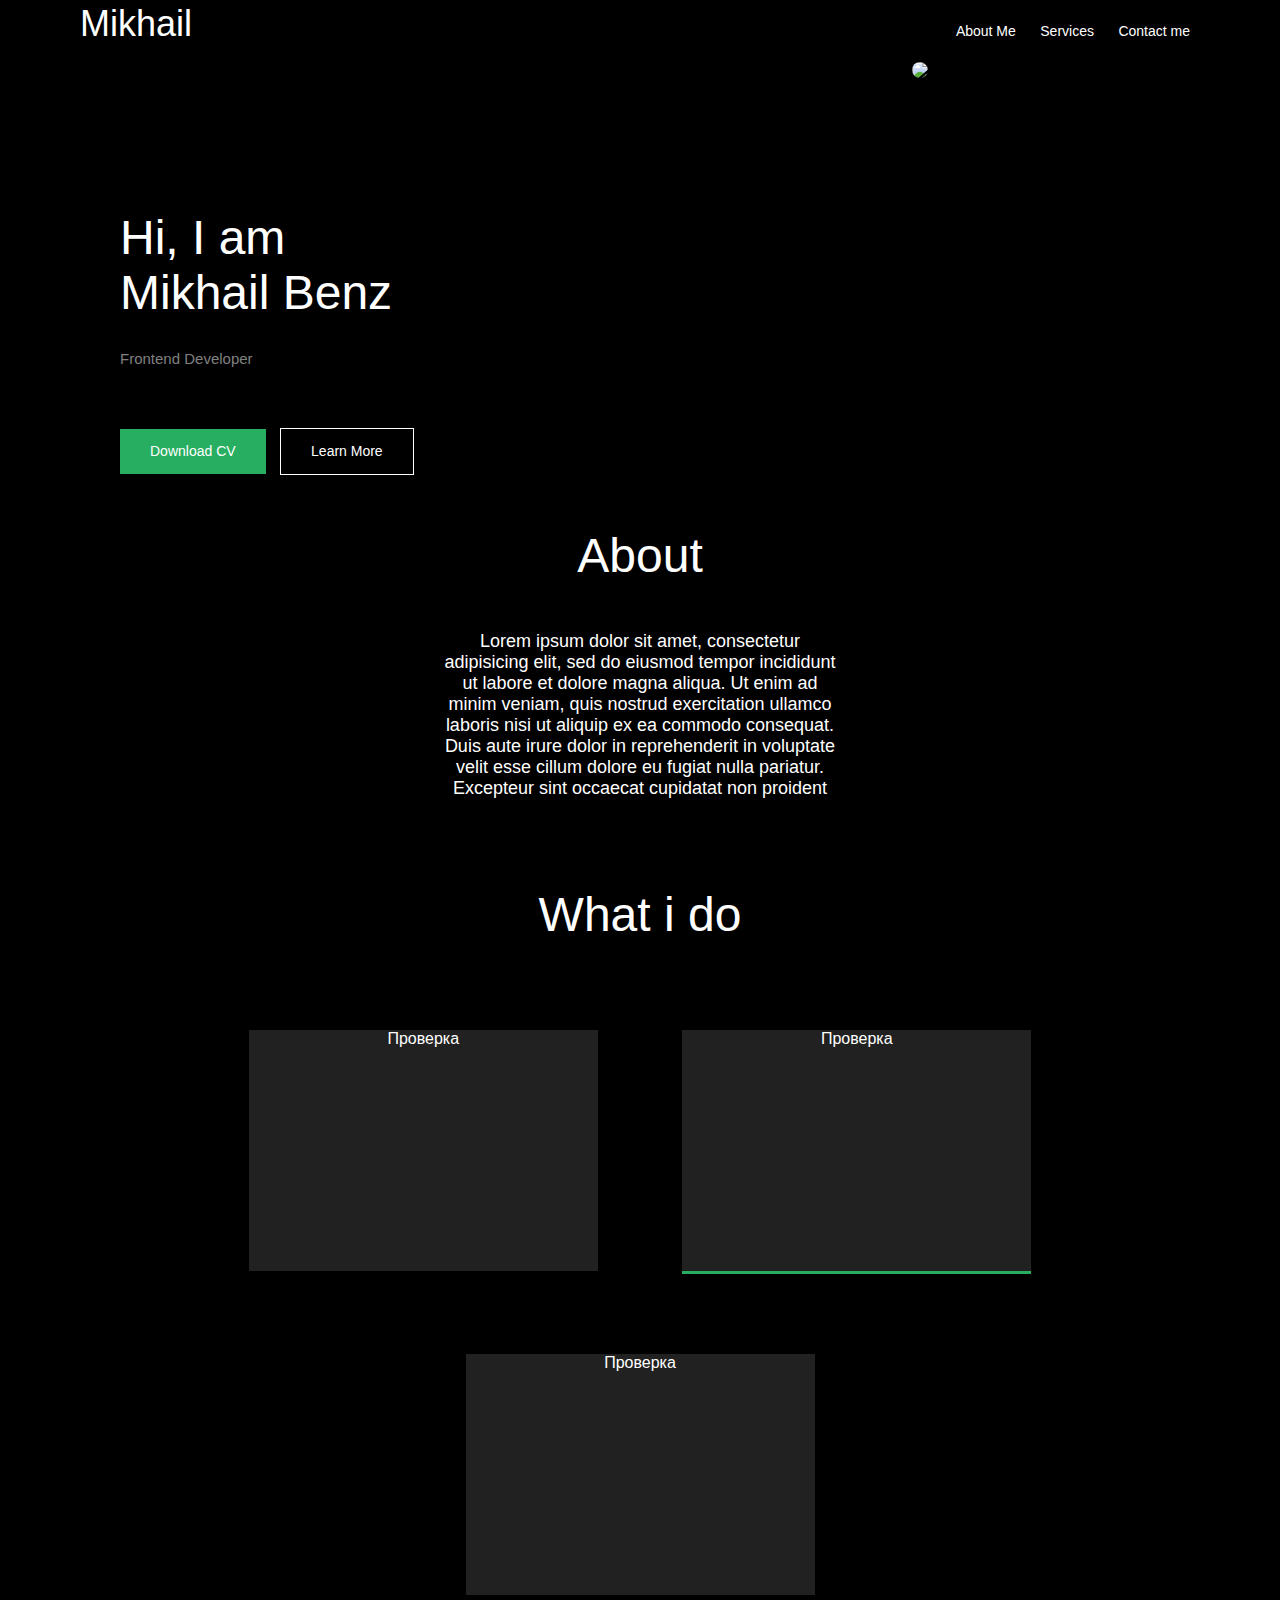
==== index.html @ 8499ed64 "continue" ====
<!DOCTYPE html>
<html lang="en">
<head>
    <meta charset="UTF-8">
    <meta name="viewport" content="width=device-width, initial-scale=1.0">
    <title>Mikhail</title>
</head>
<link rel="stylesheet" href="style.css">



<body>

<!-- Шапка страницы с якорями -->
<section>
<article>
    <h1 class="hat"> Mikhail<h1>
</article>

<article class="right">
    <button class="anchorlink">
        <a class="links" href="#About Me"> About Me </a>
    </button>
    <button class="anchorlink">
        <a class="links" href="#Services"> Services </a>
    </button>
    <button class="anchorlink">
        <a class="links" href="#Contact me"> Contact me </a>
    </button>
</article> 
</section>

<!-- Приветсвие, кто я, фото -->
<section>
<article>
    <p class="about">
    Hi, I am <br>
    Mikhail Benz <br>
    <span class="developer">Frontend Developer</span>
    </p>
    <button class="cv">
        <p>Download CV</p>
    </button>
    <button class="lm">
        <p>Learn More</p>
    </button>
</article>
</article>
<article class="center">
    <img class="circle-image" src="https://sun9-10.userapi.com/impg/XJNmC3gQwBCW-1Md29WpRyMfQdujGUor_g03RA/nn-YmYapoNQ.jpg?size=640x640&quality=95&sign=6f860252b60efdd413726be0e4db195c&type=album">
</article>
</section>

<!-- Обо мне -->
<section>
<article>
    <p class="heading">
    About
    </p>
    <p class="text">
        Lorem ipsum dolor sit amet, consectetur adipisicing elit, sed do eiusmod tempor incididunt ut labore et dolore magna aliqua. Ut enim ad minim veniam, quis nostrud exercitation ullamco laboris nisi ut aliquip ex ea commodo consequat. Duis aute irure dolor in reprehenderit in voluptate velit esse cillum dolore eu fugiat nulla pariatur. Excepteur sint occaecat cupidatat non proident
    </p>
</article>
</section>

<!-- Данные -->

<section>
<article class="make">
    <p class="heading"> What i do</p>
    <p class="rectangle"">
    Проверка
    </p>

    <p class="rectangle greenlower">
    Проверка
    </p>

    <p class="rectangle"">
    Проверка
    </p>
    
</article>

</section>







</body>
</html>
---- style.css ----
body {
    background-color:black ;
    margin: 0px 80px;
    font-family: sans-serif;
    color: #FFF;
    
}

p {
    font-family: sans-serif ;
    color: #FFF;
}

.hat{
    font-size: 36px;
    font-style: normal;
    font-weight: 500;
    line-height: 0px;
}

section {
    display: flex;
}

article {
    flex: 50px;
    border: 0px solid #fff;
    padding: 0px;
    margin: 0px;
}

/* Привет */
.heading {
    font-size: 48px;
    font-style: normal;
    font-weight: 500;
    line-height: normal;
    text-align: center;

}

.text {
    color: #FFF;
    text-align: center;
    font-size: 18px;
    font-style: normal;
    font-weight: 400;
    line-height: normal;
    margin: 40px 360px ;

}

.about{
    font-size: 48px;
    font-style: normal;
    font-weight: 500;
    line-height: normal;
    padding: 100px 40px 0px;

}

.developer {
    color: gray;
    font-size: 15px;
    font-style: normal;
    font-weight: 500;
    line-height: normal;

}

/* Якоря в шапке сайта */
.links {
    font-size: 14px;
    font-style: normal;
    font-weight: 200;
    line-height: normal;
    text-decoration:none;
    color: white;
}

/* Выравнивание текста */
.left {
    text-align: left;
} 
.center {
    text-align: center;
}
.right {
    text-align: right;
}
.justify {
    text-align: justify;
}

.anchorlink {
    font-size: 14px;
    line-height: 3;
    padding: 10px; 
    border: 0px solid;
    background-color: transparent
}

.cv {
    font-size: 14px;
    padding: 5px 30px;
    margin: 0px 5px 0px 40px;
    line-height: 0.5;
    border: 0px solid #27AE60;
    background: var(--green-2, #27AE60);
}

.lm {
    font-size: 14px;
    padding: 5px 30px;
    margin: 5px;
    line-height: 0.5;
    border: 1px solid #fff;
    outline: none;
    text-decoration: none;
    background-color: transparent
}

.circle-image {
    border-radius: 50%;
    overflow: hidden;
    width: 500px;
}

.make {
    text-align: center;
}

.rectangle {
    
    margin: 40px;
    display: inline-block;

    width: 349px;
	height: 241px;
    background: #212121 ;
}
.greenlower {
    border-bottom:solid #27AE60;
}
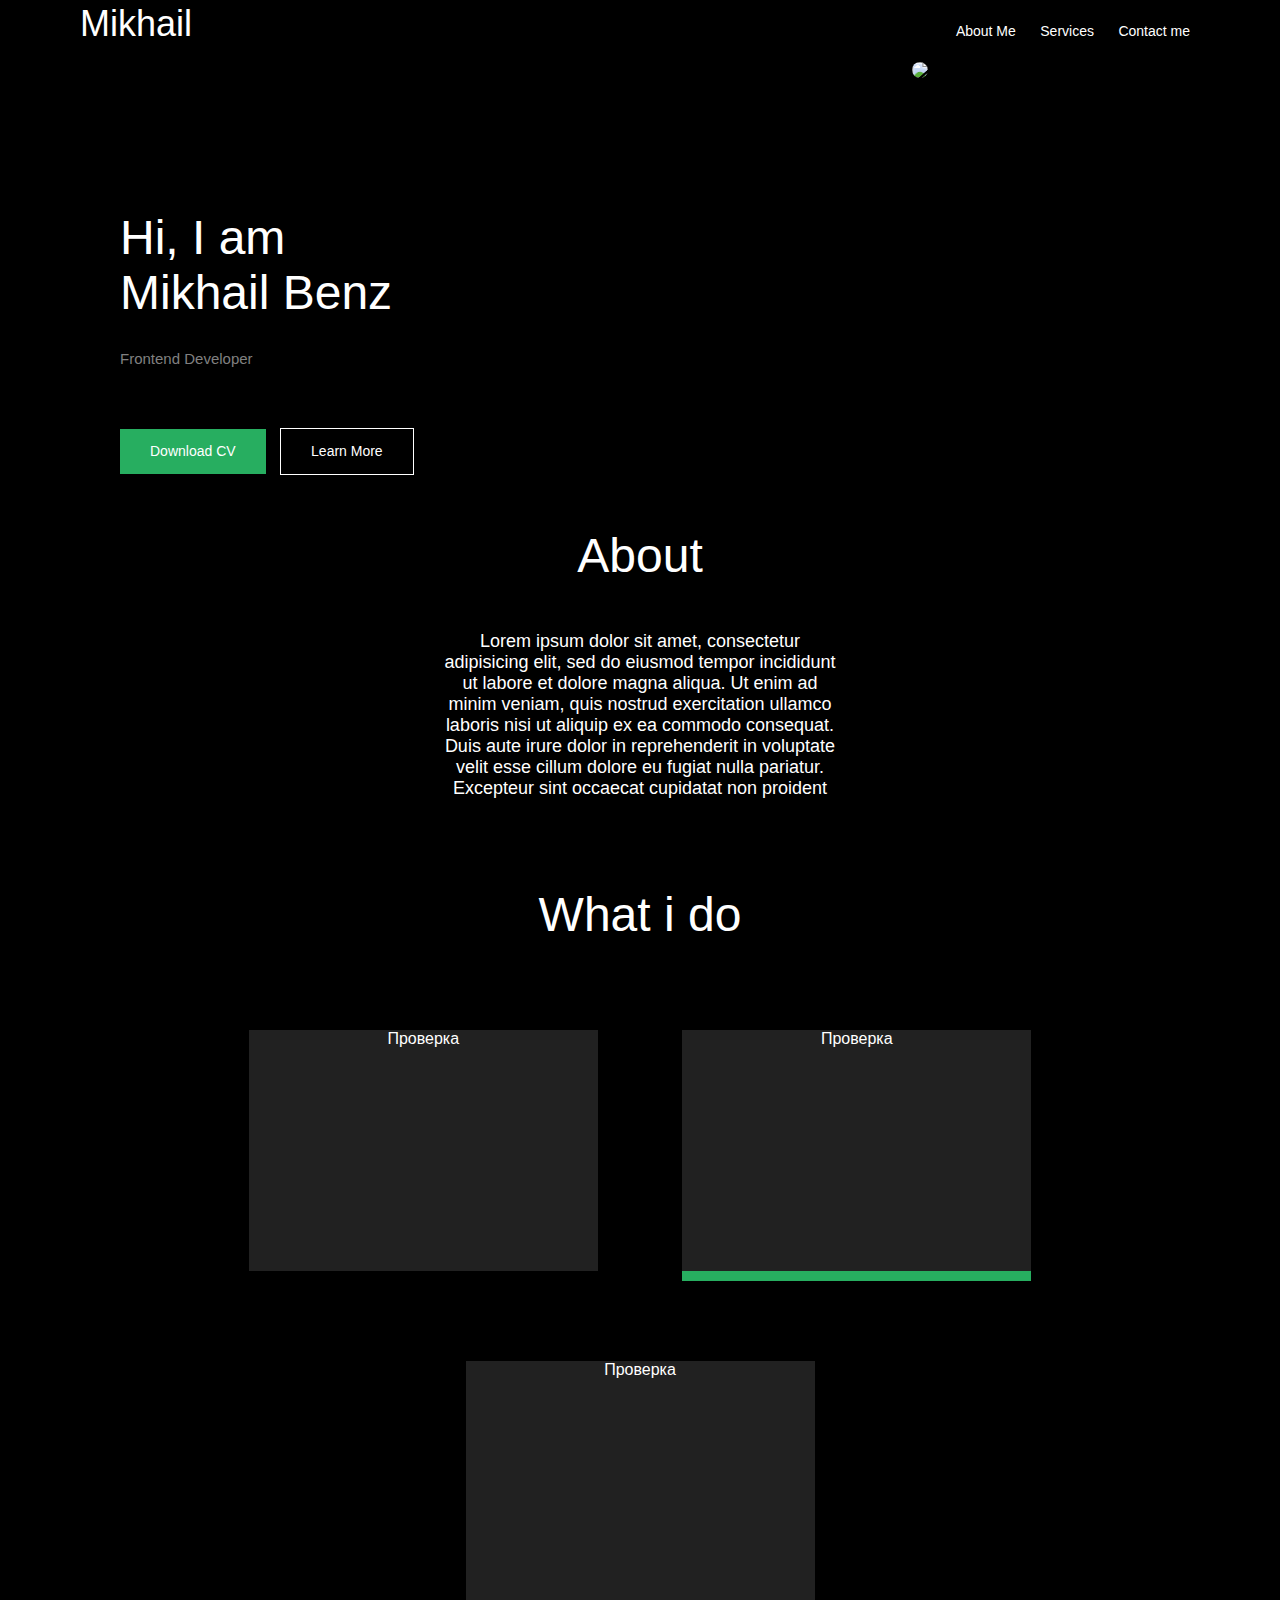
==== commit f25f4420: "finish my landing page" ====
--- a/index.html
+++ b/index.html
@@ -3,7 +3,7 @@
 <head>
     <meta charset="UTF-8">
     <meta name="viewport" content="width=device-width, initial-scale=1.0">
-    <title>Mikhail</title>
+    <title>Mikhail проба пера</title>
 </head>
 <link rel="stylesheet" href="style.css">
 
@@ -63,6 +63,15 @@
 </article>
 </section>
 
+<!-- <section>
+    <article class="make">
+    <p class="text ">Your name goes here</p>
+    <p class="text ">Your email goes here</p>
+    <p class="text ">Your email goes here</p>
+    <p class="text ">Your phone goes here</p>
+    </article>
+</section> -->
+
 <!-- Данные -->
 
 <section>
--- a/style.css
+++ b/style.css
@@ -40,6 +40,7 @@
 }
 
 .text {
+    
     color: #FFF;
     text-align: center;
     font-size: 18px;
@@ -140,5 +141,6 @@
     background: #212121 ;
 }
 .greenlower {
-    border-bottom:solid #27AE60;
+    border-bottom:10px solid #27AE60;
+
 }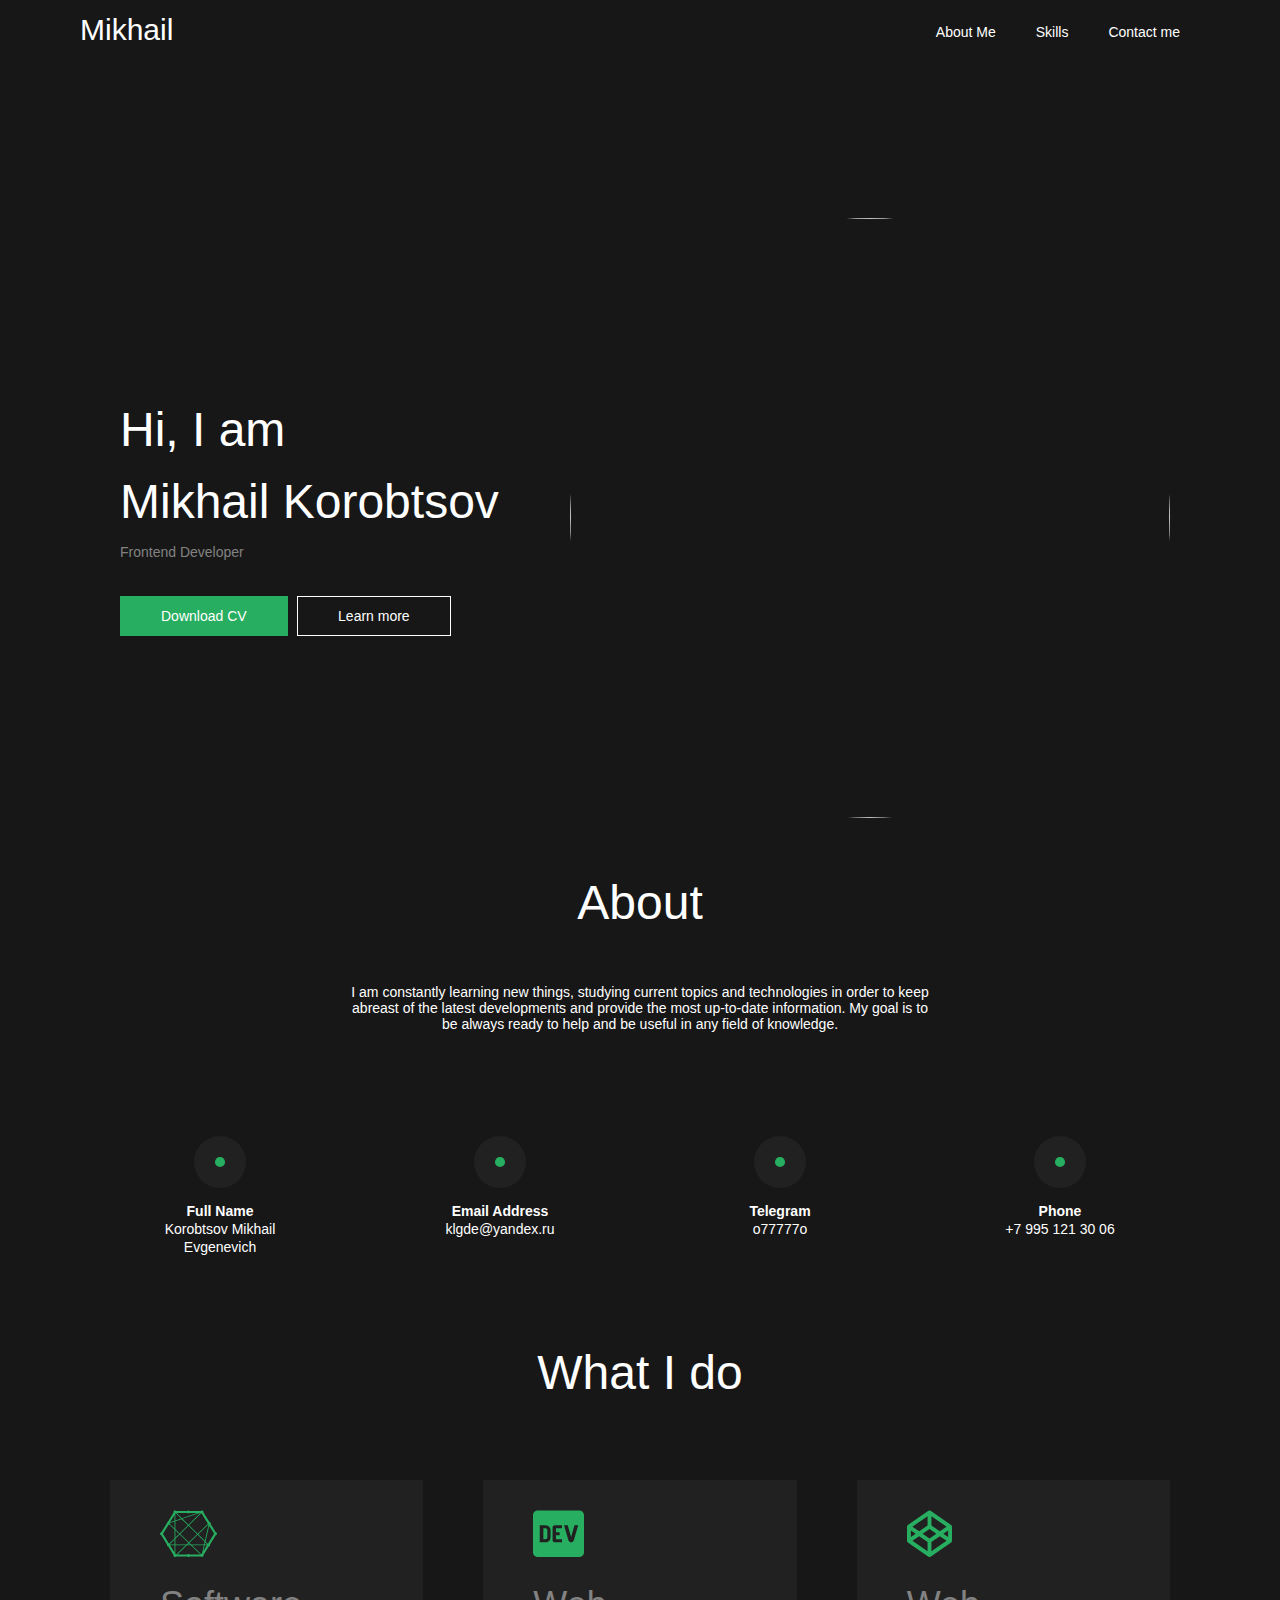
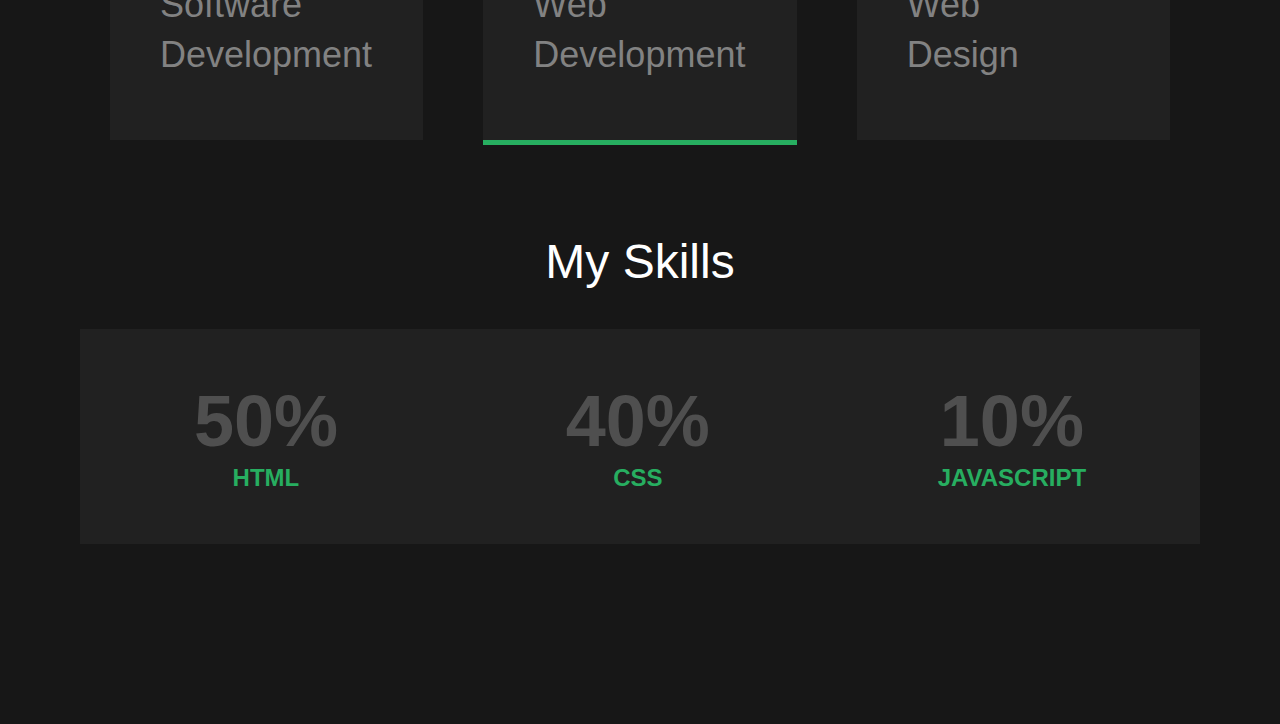
==== commit 8008aa19: "next" ====
--- a/index.html
+++ b/index.html
@@ -3,101 +3,123 @@
 <head>
     <meta charset="UTF-8">
     <meta name="viewport" content="width=device-width, initial-scale=1.0">
-    <title>Mikhail проба пера</title>
+    <title>Korobtsov Mikhail</title>
+    <link rel="stylesheet" href="style.css">
 </head>
-<link rel="stylesheet" href="style.css">
-
 
 
 <body>
+    <section class=" flex space-between">
+        <h1 class="line-height">Mikhail</h1>
+        <article class="space-between flex">
+            <a href="#About Me"> <p class="spacetext">About Me </p> </a>
+            <a href="#Skills"> <p class="spacetext">Skills </p> </a>
+            <a href="https://t.me/o77777o" target="_blank"> <p class="spacetext">Contact me </p> </a>
+        </article>
+    </section>
 
-<!-- Шапка страницы с якорями -->
-<section>
-<article>
-    <h1 class="hat"> Mikhail<h1>
-</article>
+    <section class="flex space-between">
+        <article class="padding-left line-height15">
+            <h2>Hi, I am <br> Mikhail Korobtsov</h2>
+            <p class="line-height gray">Frontend Developer</p>
+            <button>
+                <p class="line-height">Download CV</p>
+            </button>
+            <button class="white">
+                <p class="line-height">Learn more</p>
+            </button>
+        </article>
 
-<article class="right">
-    <button class="anchorlink">
-        <a class="links" href="#About Me"> About Me </a>
-    </button>
-    <button class="anchorlink">
-        <a class="links" href="#Services"> Services </a>
-    </button>
-    <button class="anchorlink">
-        <a class="links" href="#Contact me"> Contact me </a>
-    </button>
-</article> 
-</section>
+        <article>
+            <p><img src="MyBW.jpg" class="circle-image"></p>
+        </article>
+    </section>
 
-<!-- Приветсвие, кто я, фото -->
-<section>
-<article>
-    <p class="about">
-    Hi, I am <br>
-    Mikhail Benz <br>
-    <span class="developer">Frontend Developer</span>
-    </p>
-    <button class="cv">
-        <p>Download CV</p>
-    </button>
-    <button class="lm">
-        <p>Learn More</p>
-    </button>
-</article>
-</article>
-<article class="center">
-    <img class="circle-image" src="https://sun9-10.userapi.com/impg/XJNmC3gQwBCW-1Md29WpRyMfQdujGUor_g03RA/nn-YmYapoNQ.jpg?size=640x640&quality=95&sign=6f860252b60efdd413726be0e4db195c&type=album">
-</article>
-</section>
+    <section class="center padding-center">
+        <h2>About <a name="About Me"></a></h2>
+        <p class="padding-up ">I am constantly learning new things, studying current topics and technologies 
+            in order to keep abreast of the latest developments and provide the most up-to-date information. 
+            My goal is to be always ready to help and be useful in any field of knowledge.</p>
 
-<!-- Обо мне -->
-<section>
-<article>
-    <p class="heading">
-    About
-    </p>
-    <p class="text">
-        Lorem ipsum dolor sit amet, consectetur adipisicing elit, sed do eiusmod tempor incididunt ut labore et dolore magna aliqua. Ut enim ad minim veniam, quis nostrud exercitation ullamco laboris nisi ut aliquip ex ea commodo consequat. Duis aute irure dolor in reprehenderit in voluptate velit esse cillum dolore eu fugiat nulla pariatur. Excepteur sint occaecat cupidatat non proident
-    </p>
-</article>
-</section>
+    </section>
 
-<!-- <section>
-    <article class="make">
-    <p class="text ">Your name goes here</p>
-    <p class="text ">Your email goes here</p>
-    <p class="text ">Your email goes here</p>
-    <p class="text ">Your phone goes here</p>
-    </article>
-</section> -->
+    <section class="flex space-around ">
+        <p class="hidden-frame">
+            <svg class="padding-svg" xmlns="http://www.w3.org/2000/svg" width="52" height="52" viewBox="0 0 62 62" fill="none">
+                <circle cx="31" cy="31" r="31" fill="#212121"/>
+                <circle cx="31" cy="31" r="6" fill="#27AE60"/>
+            </svg> <br>
+            <span class="weight600">Full Name</span><br>
+            Korobtsov Mikhail Evgenevich
+        </p>
 
-<!-- Данные -->
+        <p class="hidden-frame">
+            <svg class="padding-svg" xmlns="http://www.w3.org/2000/svg" width="52" height="52" viewBox="0 0 62 62" fill="none">
+                <circle cx="31" cy="31" r="31" fill="#212121"/>
+                <circle cx="31" cy="31" r="6" fill="#27AE60"/>
+            </svg> <br>
+            <span class="weight600">Email Address</span><br>
+            klgde@yandex.ru
+        </p>
 
-<section>
-<article class="make">
-    <p class="heading"> What i do</p>
-    <p class="rectangle"">
-    Проверка
-    </p>
+        
+        <p class="hidden-frame">
+            <svg class="padding-svg" xmlns="http://www.w3.org/2000/svg" width="52" height="52" viewBox="0 0 62 62" fill="none">
+                <circle cx="31" cy="31" r="31" fill="#212121"/>
+                <circle cx="31" cy="31" r="6" fill="#27AE60"/>
+            </svg> <br>
+            <span class="weight600">Telegram</span><br>
+            o77777o
+        </p>
 
-    <p class="rectangle greenlower">
-    Проверка
-    </p>
+        <p class="hidden-frame">
+            <svg class="padding-svg" xmlns="http://www.w3.org/2000/svg" width="52" height="52" viewBox="0 0 62 62" fill="none">
+                <circle cx="31" cy="31" r="31" fill="#212121"/>
+                <circle cx="31" cy="31" r="6" fill="#27AE60"/>
+            </svg> <br>
+            <span class="weight600">Phone</span><br>
+            +7 995 121 30 06
+        </p>
+    </section> 
 
-    <p class="rectangle"">
-    Проверка
-    </p>
-    
-</article>
+    <section class="center padding-up">
+        <h2>What I do</h2>
+    </section>
 
-</section>
+    <section class="flex space-around">
+        <p class="rectangle">
+            <svg class="padding-svg-down" xmlns="http://www.w3.org/2000/svg" width="57" height="47" viewBox="0 0 57 47" fill="none">
+                <path d="M55.7752 22.3007L50.5706 13.898C50.6819 13.6906 50.7655 13.4572 50.7655 13.1978C50.7655 12.4197 50.0697 11.7713 49.2347 11.7454L43.4735 2.46091C43.5292 2.30532 43.5848 2.14973 43.5848 1.99413C43.5848 1.16428 42.8612 0.515869 41.9983 0.515869C41.4974 0.515869 41.0799 0.723357 40.7737 1.06049H29.6967C29.4184 0.723454 29.0009 0.515966 28.4999 0.515966C27.999 0.515966 27.5815 0.723454 27.3032 1.06058H16.2818C15.9756 0.723454 15.5582 0.515966 15.0572 0.515966C14.1944 0.515966 13.4707 1.16428 13.4707 1.99423C13.4707 2.14982 13.5264 2.33136 13.5821 2.46101L7.76518 11.8752C7.20866 12.1086 6.81891 12.6014 6.81891 13.1979C6.81891 13.2497 6.84675 13.3016 6.84675 13.3535L1.30817 22.2749C0.556726 22.4045 0 23.001 0 23.7272C0 24.4274 0.528775 25.0239 1.25248 25.1795L6.98588 34.4122C6.93019 34.5678 6.90234 34.6974 6.90234 34.8789C6.90234 35.5792 7.43112 36.1757 8.15482 36.3053L13.5264 44.9933C13.4707 45.1489 13.4151 45.3304 13.4151 45.5119C13.4151 46.3418 14.1387 46.9902 15.0016 46.9902C15.5025 46.9902 15.92 46.7827 16.1984 46.4715H27.3033C27.5815 46.7826 28.0269 46.9901 28.4999 46.9901C28.973 46.9901 29.4184 46.7826 29.6967 46.4714H40.8295C41.1077 46.7567 41.5252 46.9382 41.9706 46.9382C42.8612 46.9382 43.557 46.2639 43.557 45.4599C43.557 45.3044 43.5293 45.1747 43.4736 45.0451L48.8452 36.3052C49.5688 36.1756 50.0977 35.5791 50.0977 34.8788C50.0977 34.7233 50.0698 34.5677 50.0141 34.4121L55.7197 25.1794C56.4433 25.0498 57 24.4532 57 23.7271C56.9998 23.0269 56.4709 22.4304 55.7752 22.3007ZM14.5283 42.6072L9.99177 35.2679H14.5283V42.6072ZM14.5283 34.4898H9.99177C9.96392 34.3861 9.90823 34.2824 9.85264 34.1786L14.5283 29.5883V34.4898ZM14.5283 28.4471L9.29591 33.6081C9.15678 33.5562 9.01755 33.4783 8.87842 33.4525L3.08953 24.1161C3.14512 23.9865 3.14512 23.8567 3.14512 23.7271C3.14512 23.5974 3.14512 23.4937 3.11727 23.39L8.51672 14.6761C8.79509 14.6501 9.07335 14.5723 9.32386 14.4167L14.5284 19.448V28.4471H14.5283ZM14.5283 18.5402L9.7691 13.9499C9.90823 13.7424 9.99177 13.4831 9.99177 13.1979C9.99177 13.1719 9.96392 13.12 9.96392 13.0941L14.5283 11.5639V18.5402ZM14.5283 10.734L9.99177 12.2641L14.5283 4.95066V10.734ZM48.4554 14.5205L48.539 14.6501L44.8651 30.8331L38.2411 24.3236L48.4276 14.4945L48.4554 14.5205ZM28.8896 33.3487L30.0864 34.4898H27.7207L28.8896 33.3487ZM28.8617 32.2594L20.2061 23.9865L28.4721 15.8172L37.1 24.2977L28.8617 32.2594ZM29.4184 32.83L37.6566 24.8682L44.6702 31.7667L44.058 34.4898H31.1718L29.4184 32.83ZM41.2191 3.26501C41.3304 3.3169 41.4417 3.3688 41.5809 3.39475L47.5926 13.146V13.1979C47.5926 13.4831 47.676 13.7424 47.8153 13.9499L37.6845 23.753L29.0567 15.2726L41.2191 3.26501ZM40.2729 3.05752L28.4721 14.702L22.5439 8.86679L39.8274 3.05752H40.2729ZM27.4423 3.05752C27.7206 3.31681 28.0823 3.4724 28.4999 3.4724C28.9175 3.4724 29.2792 3.31681 29.5576 3.05752H37.3505L21.9317 8.24432L16.6436 3.05752H27.4423ZM15.3634 3.60214L15.4747 3.39475C15.5686 3.37239 15.6614 3.34642 15.753 3.3169L21.0689 8.52975L15.3634 10.4488V3.60214ZM15.3634 11.2787L21.6811 9.15212L27.8876 15.2726L19.6216 23.4159L15.3634 19.3443V11.2787ZM15.3634 20.2519L19.1484 23.9086L15.3634 27.6173V20.2519ZM15.3634 28.7584L19.7329 24.4533L28.333 32.7782L26.5517 34.4898H15.3634V28.7584ZM16.087 44.4485C15.92 44.293 15.7252 44.1893 15.4747 44.1114L15.3634 43.9558V35.2679H25.7446L16.2261 44.4485H16.087ZM29.5854 44.4485C29.3071 44.2152 28.9175 44.0337 28.4999 44.0337C28.0823 44.0337 27.6929 44.2152 27.4144 44.4485H17.3949L26.9134 35.2679H30.8934L40.4119 44.4485H29.5854ZM42.0541 43.3074L41.6088 44.0336C41.4697 44.0595 41.3584 44.1113 41.247 44.1632L31.979 35.2678H43.8633L42.0541 43.3074ZM43.3899 41.1549L44.7259 35.2679H47.0081L43.3899 41.1549ZM47.0081 34.4898H44.8929L45.366 32.4411L47.1473 34.2046C47.0917 34.2823 47.036 34.386 47.0081 34.4898ZM53.8826 24.0902L48.1214 33.4525C47.9822 33.5043 47.843 33.5562 47.7039 33.6339L45.5608 31.5073L49.1512 15.6356L53.9104 23.3122C53.8826 23.4419 53.8269 23.5715 53.8269 23.7271C53.8269 23.8567 53.8548 23.9605 53.8826 24.0902Z" fill="#27AE60"/>
+            </svg> <br>
+            <span class="gray special-text"> Software Development</span>
+        </p>
 
+        <p class="rectangle green-border-buttom">
+            <svg class="padding-svg-down" xmlns="http://www.w3.org/2000/svg" width="51" height="47" viewBox="0 0 51 47" fill="none">
+                <path d="M13.6744 18.8037C13.2327 18.5029 12.7898 18.3525 12.3481 18.3525H10.3628V29.1899H12.3493C12.791 29.1899 13.2338 29.0395 13.6755 28.7387C14.1172 28.4378 14.3381 27.9866 14.3381 27.3838V20.1585C14.3369 19.5569 14.1149 19.1046 13.6744 18.8037ZM46.0025 0.515869H4.99754C2.24263 0.515869 0.00683036 2.54808 0 5.05957V42.4465C0.00683036 44.958 2.24263 46.9902 4.99754 46.9902H46.0025C48.7585 46.9902 50.9932 44.958 51 42.4465V5.05957C50.9932 2.54808 48.7574 0.515869 46.0025 0.515869ZM17.554 27.4036C17.554 29.3549 16.2323 32.3114 12.0487 32.3051H6.76661V15.1408H12.1603C16.1948 15.1408 17.5517 18.0931 17.5529 20.0455L17.554 27.4036ZM29.0154 18.2062H22.95V22.1918H26.6577V25.2593H22.95V29.2439H29.0165V32.3114H21.938C20.6675 32.3414 19.6111 31.4265 19.5792 30.2688V17.2902C19.5485 16.1335 20.5537 15.1729 21.823 15.1439H29.0165L29.0154 18.2062ZM40.8137 30.1661C39.311 33.356 36.6187 32.7211 35.4131 30.1661L31.0269 15.1449H34.7346L38.1168 26.9419L41.483 15.1449H45.1919L40.8137 30.1661Z" fill="#27AE60"/>
+            </svg> <br>
+            <span class="gray special-text"> Web <br>Development </span>
+        </p>
 
+        <p class="rectangle">
+            <svg class="padding-svg-down" xmlns="http://www.w3.org/2000/svg" width="45" height="47" viewBox="0 0 45 47" fill="none">
+                <path d="M44.1461 15.0122L23.5797 0.852005C22.8777 0.405868 22.1285 0.401784 21.4201 0.852005L0.853768 15.0122C0.326425 15.3752 0 16.0237 0 16.6719V30.832C0 31.4804 0.326425 32.1288 0.853856 32.4919L21.4202 46.6541C22.1222 47.1002 22.8714 47.1043 23.5798 46.6541L44.1461 32.4919C44.6735 32.1289 45 31.4804 45 30.832V16.6719C44.9999 16.0237 44.6735 15.3752 44.1461 15.0122ZM24.4335 6.24622L39.5758 16.6719L32.8208 21.3402L24.4335 15.5567V6.24622ZM20.5664 6.24622V15.5567L12.1791 21.3402L5.42407 16.6719L20.5664 6.24622ZM3.86718 20.4065L8.71372 23.752L3.86718 27.0976V20.4065ZM20.5664 41.2578L5.42407 30.8321L12.1791 26.1639L20.5664 31.9473V41.2578ZM22.5 28.4721L15.6695 23.752L22.5 19.032L29.3304 23.752L22.5 28.4721ZM24.4335 41.2578V31.9473L32.8208 26.1639L39.5758 30.8321L24.4335 41.2578ZM41.1327 27.0976L36.2862 23.752L41.1327 20.4065V27.0976Z" fill="#27AE60"/>
+            </svg> <br>
+            <span class="gray special-text"> Web <br>Design </span>
+        </p>
+    </section>
 
+    <section class="center padding-up">
+        <h2>My Skills <a name="Skills"></a></h2>
+    </section>
 
-
-
+    <section class="center flex">
+        <div class="flex rectangle-skills space-around">
+            <p class="gray2 weight600 text72 line-height05">50% <br> <span class="green text24">HTML</span></p>
+            <p class="gray2 weight600 text72 line-height05">40% <br> <span class="green text24">CSS</span></p>
+            <p class="gray2 weight600 text72 line-height05">10% <br> <span class="green text24">JAVASCRIPT</span></p>
+        </div>
+    </section>
 
 </body>
 </html>--- a/style.css
+++ b/style.css
@@ -1,146 +1,187 @@
+html {
+    background-color: #171717;;
+}
+/* <!-- Если нет класса flex, то justify content не применим --> */
 body {
-    background-color:black ;
-    margin: 0px 80px;
+    color: white;
     font-family: sans-serif;
-    color: #FFF;
+    margin: 10px 80px 180px;
+    font-weight: 100;
+    
+}
+/* 
+section {
+    border: 1px solid white;
     
 }
 
-p {
-    font-family: sans-serif ;
-    color: #FFF;
+article {
+    border: 1px solid white;
+} */
+
+h1 {
+    padding: 0px;
+    font-size: 30px;
+    font-weight: 500;
 }
 
-.hat{
-    font-size: 36px;
-    font-style: normal;
+h2 {
+    padding: 0px;
+    font-size: 48px;
     font-weight: 500;
-    line-height: 0px;
+    margin-bottom: 0px;
 }
 
-section {
-    display: flex;
+p {
+    font-size: 14px;
 }
 
-article {
-    flex: 50px;
-    border: 0px solid #fff;
-    padding: 0px;
-    margin: 0px;
-}
-
-/* Привет */
-.heading {
-    font-size: 48px;
-    font-style: normal;
-    font-weight: 500;
-    line-height: normal;
-    text-align: center;
-
-}
-
-.text {
-    
-    color: #FFF;
-    text-align: center;
-    font-size: 18px;
-    font-style: normal;
-    font-weight: 400;
-    line-height: normal;
-    margin: 40px 360px ;
-
-}
-
-.about{
-    font-size: 48px;
-    font-style: normal;
-    font-weight: 500;
-    line-height: normal;
-    padding: 100px 40px 0px;
-
-}
-
-.developer {
-    color: gray;
-    font-size: 15px;
-    font-style: normal;
-    font-weight: 500;
-    line-height: normal;
-
-}
-
-/* Якоря в шапке сайта */
-.links {
-    font-size: 14px;
-    font-style: normal;
-    font-weight: 200;
-    line-height: normal;
+a {
     text-decoration:none;
     color: white;
 }
 
-/* Выравнивание текста */
-.left {
-    text-align: left;
-} 
-.center {
-    text-align: center;
-}
-.right {
-    text-align: right;
-}
-.justify {
-    text-align: justify;
+.text72 {
+    font-size: 72px;
 }
 
-.anchorlink {
-    font-size: 14px;
-    line-height: 3;
-    padding: 10px; 
-    border: 0px solid;
-    background-color: transparent
+.text24 {
+    font-size: 24px;
 }
 
-.cv {
-    font-size: 14px;
-    padding: 5px 30px;
-    margin: 0px 5px 0px 40px;
-    line-height: 0.5;
-    border: 0px solid #27AE60;
-    background: var(--green-2, #27AE60);
+.weight600 {
+    font-weight: 600;
 }
 
-.lm {
-    font-size: 14px;
-    padding: 5px 30px;
-    margin: 5px;
-    line-height: 0.5;
-    border: 1px solid #fff;
-    outline: none;
-    text-decoration: none;
-    background-color: transparent
+.weight500 {
+    font-weight: 500;
 }
 
-.circle-image {
-    border-radius: 50%;
-    overflow: hidden;
-    width: 500px;
+button {
+    color: white;
+    margin: 30px 5px 10px 0px;
+    padding: 5px 40px;
+    line-height: 0.5;
+    border: 1px solid #27AE60;
+    background: #27AE60;
 }
 
-.make {
+.white {
+    border: 1px solid #fff;
+    background: transparent
+}
+    
+.gray2 {
+    color: #4F4F4F;
+}
+
+.gray {
+    color: #828282;
+}
+
+.green {
+    color: #27AE60;
+}
+
+.line-height {
+    line-height: 0; /*Нужно, чтобы убирать высоту линии текста */
+}
+
+.line-height15 {
+    line-height: 1.5;
+}
+
+.line-height05 {
+    line-height: 40px;
+}
+
+.padding-left {
+    padding: 300px 40px 0px
+}
+
+.padding-center {
+    padding: 0px 267px;
+}
+
+.padding-element {
+    padding: 0px 267px;
+}
+
+.padding-up {
+    padding: 40px 0px;
+}
+
+.padding-svg {
+    padding: 10px;
+}
+
+.padding-svg-down {
+    padding: 0px 0px 10px 0px;
+}
+
+.space-between {
+    justify-content: space-between; 
+}
+
+.space-around {
+    justify-content: space-around; 
+}
+
+.center {
+    justify-content: center; 
     text-align: center;
+    min-width: 500px;
 }
 
 .rectangle {
-    
-    margin: 40px;
+    padding: 30px 50px;
+    width: 350px; /* ширину */
+    height: 200px; /* высоту */
+    background-color: #212121; 
+    text-align: left ; 
+    line-height: 50px; /* Чтобы текст был посередине квадрата */
+    margin: 40px 30px 10px; 
+}
+
+.rectangle-skills {
+    width: 1310px;
+    height: 215px;  
+    background-color: #212121; 
+}
+
+.special-text {
+    font-size: 36px;
+    font-weight: 500;
+    line-height: 1px;
+}
+
+.hidden-frame {
+    width: 172px; /* ширину */
+    height: 129px; /* высоту */
+    background-color: none; 
+    text-align: center ; 
+    line-height: 18px; /* Чтобы текст был посередине квадрата */
+    margin: 40px 0px 10px;
+}
+
+.green-border-buttom {
+    border-bottom:solid 5px #27AE60;
+}
+  
+.spacetext {
+    padding: 0px 20px 0px;
+}
+
+.flex {
+    display: flex;
+}
+
+.circle-image{
+    margin: 150px 30px 0px;
     display: inline-block;
+    border-radius: 50%;
+    overflow: hidden;
+    width: 600px;
+    height: 600px;
+}
 
-    width: 349px;
-	height: 241px;
-    background: #212121 ;
-}
-.greenlower {
-    border-bottom:10px solid #27AE60;
-
-}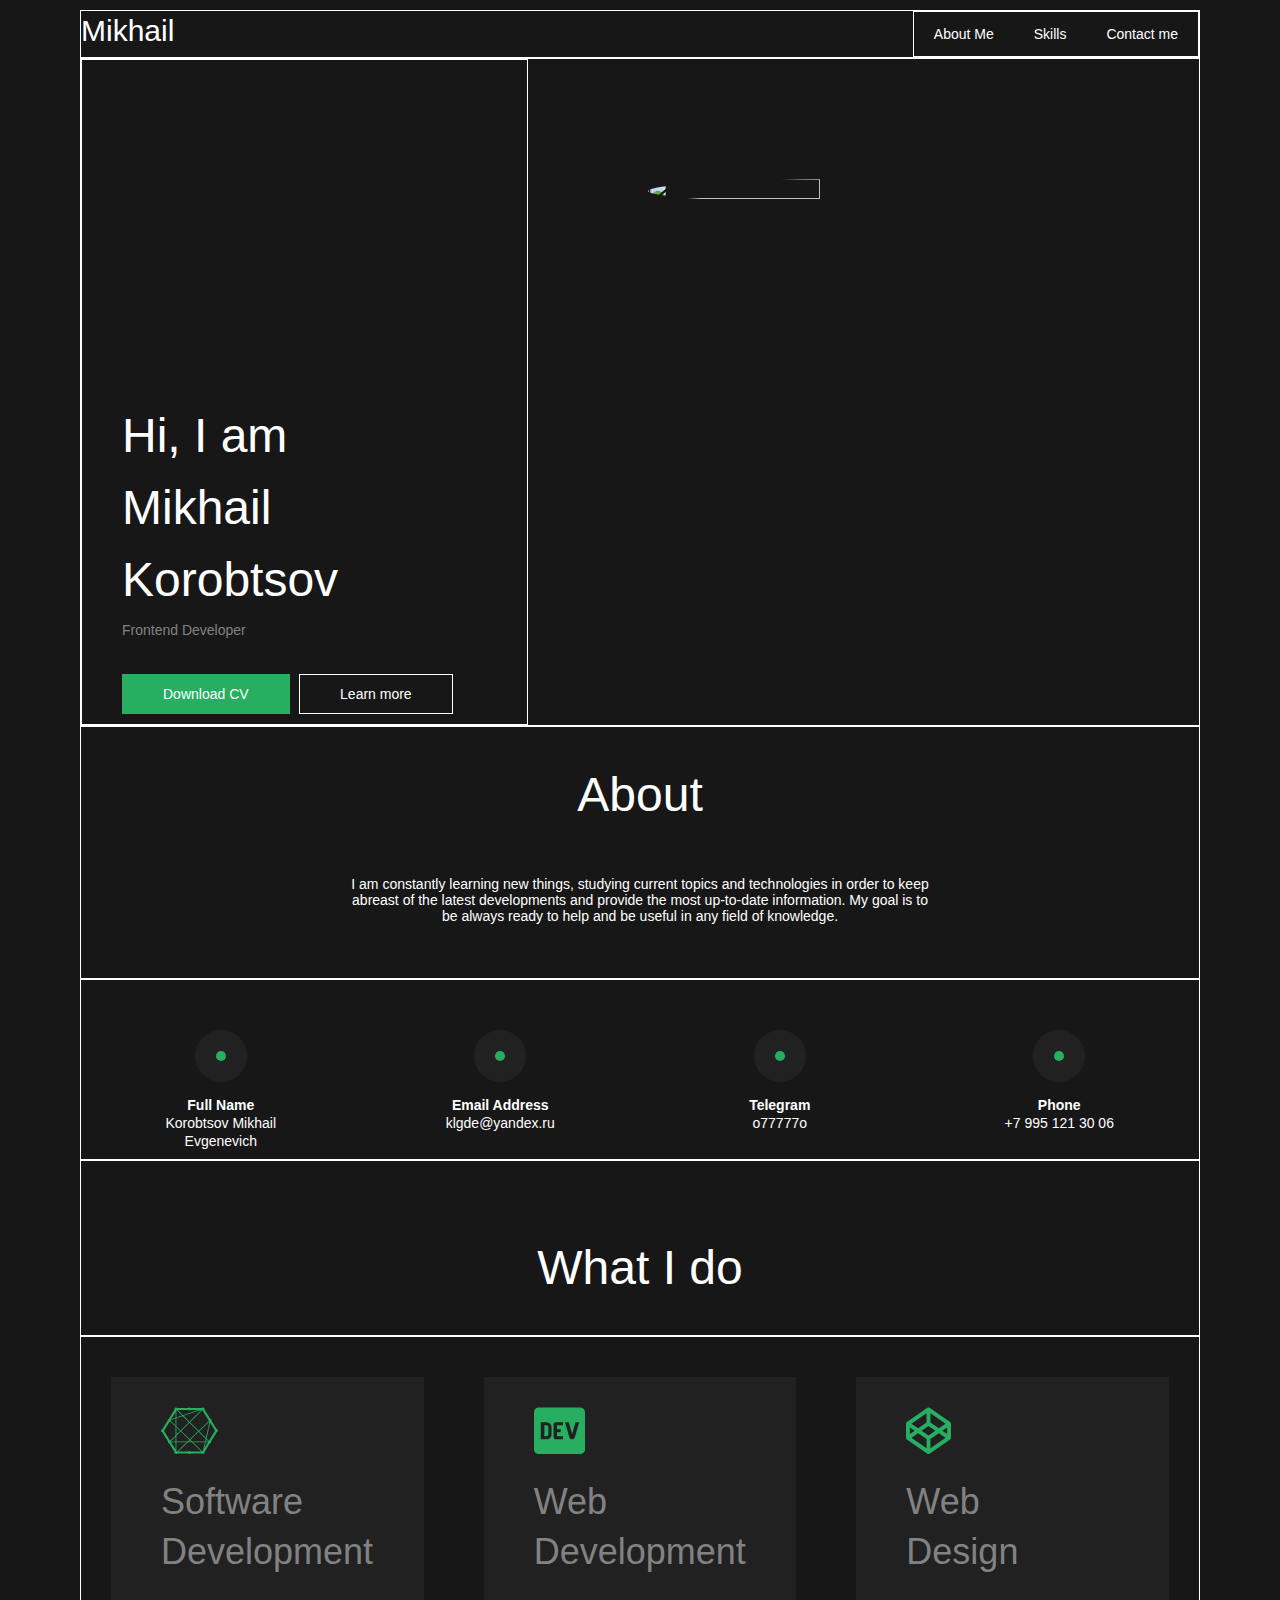
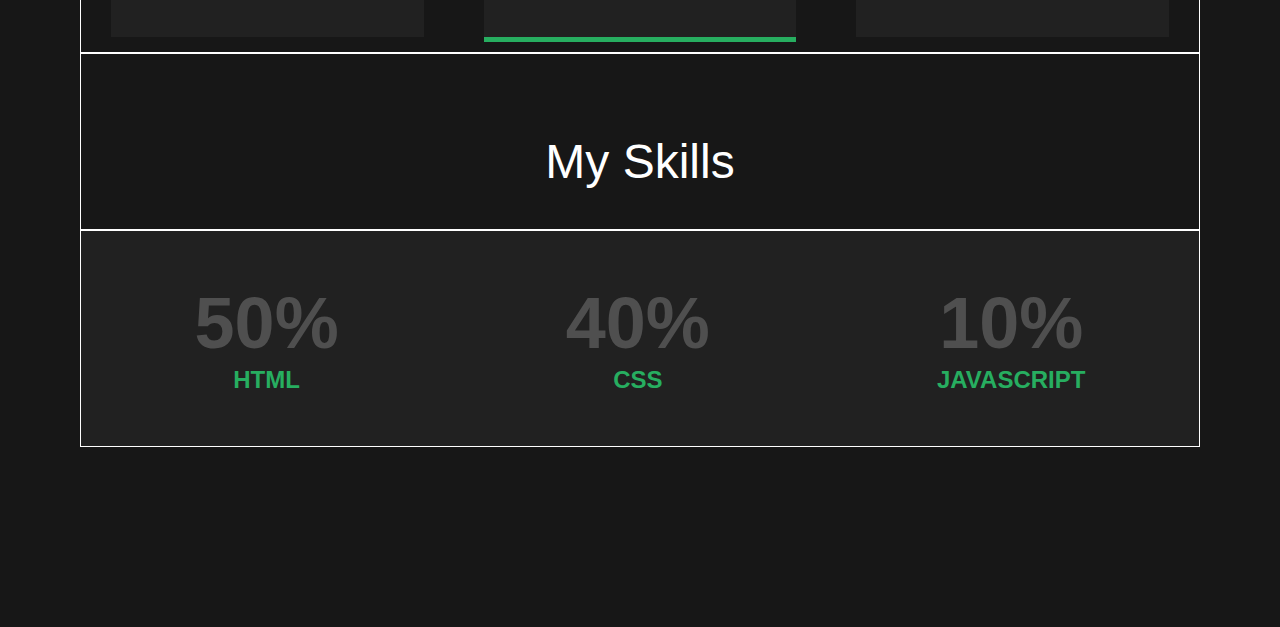
==== commit 2c3b5e52: "next" ====
--- a/index.html
+++ b/index.html
@@ -3,7 +3,7 @@
 <head>
     <meta charset="UTF-8">
     <meta name="viewport" content="width=device-width, initial-scale=1.0">
-    <title>Korobtsov Mikhail</title>
+    <title>Mikhail Korobtsov</title>
     <link rel="stylesheet" href="style.css">
 </head>
 
@@ -30,9 +30,8 @@
             </button>
         </article>
 
-        <article>
-            <p><img src="MyBW.jpg" class="circle-image"></p>
-        </article>
+        <img class="circle-image" src="https://sun9-34.userapi.com/impg/l8XSYyBKTDzpj__LQJTUZAjiJhLQgOP0dnfIMw/JsddLGFz2W8.jpg?size=1542x1542&quality=95&sign=3a56e1545ecf88c3638899cc293dbd83&type=album">
+        
     </section>
 
     <section class="center padding-center">
--- a/style.css
+++ b/style.css
@@ -1,15 +1,16 @@
 html {
-    background-color: #171717;;
+    background-color: #171717;
+    
 }
 /* <!-- Если нет класса flex, то justify content не применим --> */
 body {
     color: white;
     font-family: sans-serif;
     margin: 10px 80px 180px;
-    font-weight: 100;
+    
     
 }
-/* 
+
 section {
     border: 1px solid white;
     
@@ -17,7 +18,7 @@
 
 article {
     border: 1px solid white;
-} */
+}
 
 h1 {
     padding: 0px;
@@ -177,11 +178,10 @@
 }
 
 .circle-image{
-    margin: 150px 30px 0px;
-    display: inline-block;
+    margin: 120px;
     border-radius: 50%;
     overflow: hidden;
-    width: 600px;
-    height: 600px;
+    width: 40%;
+    height: 40%;
 }
 
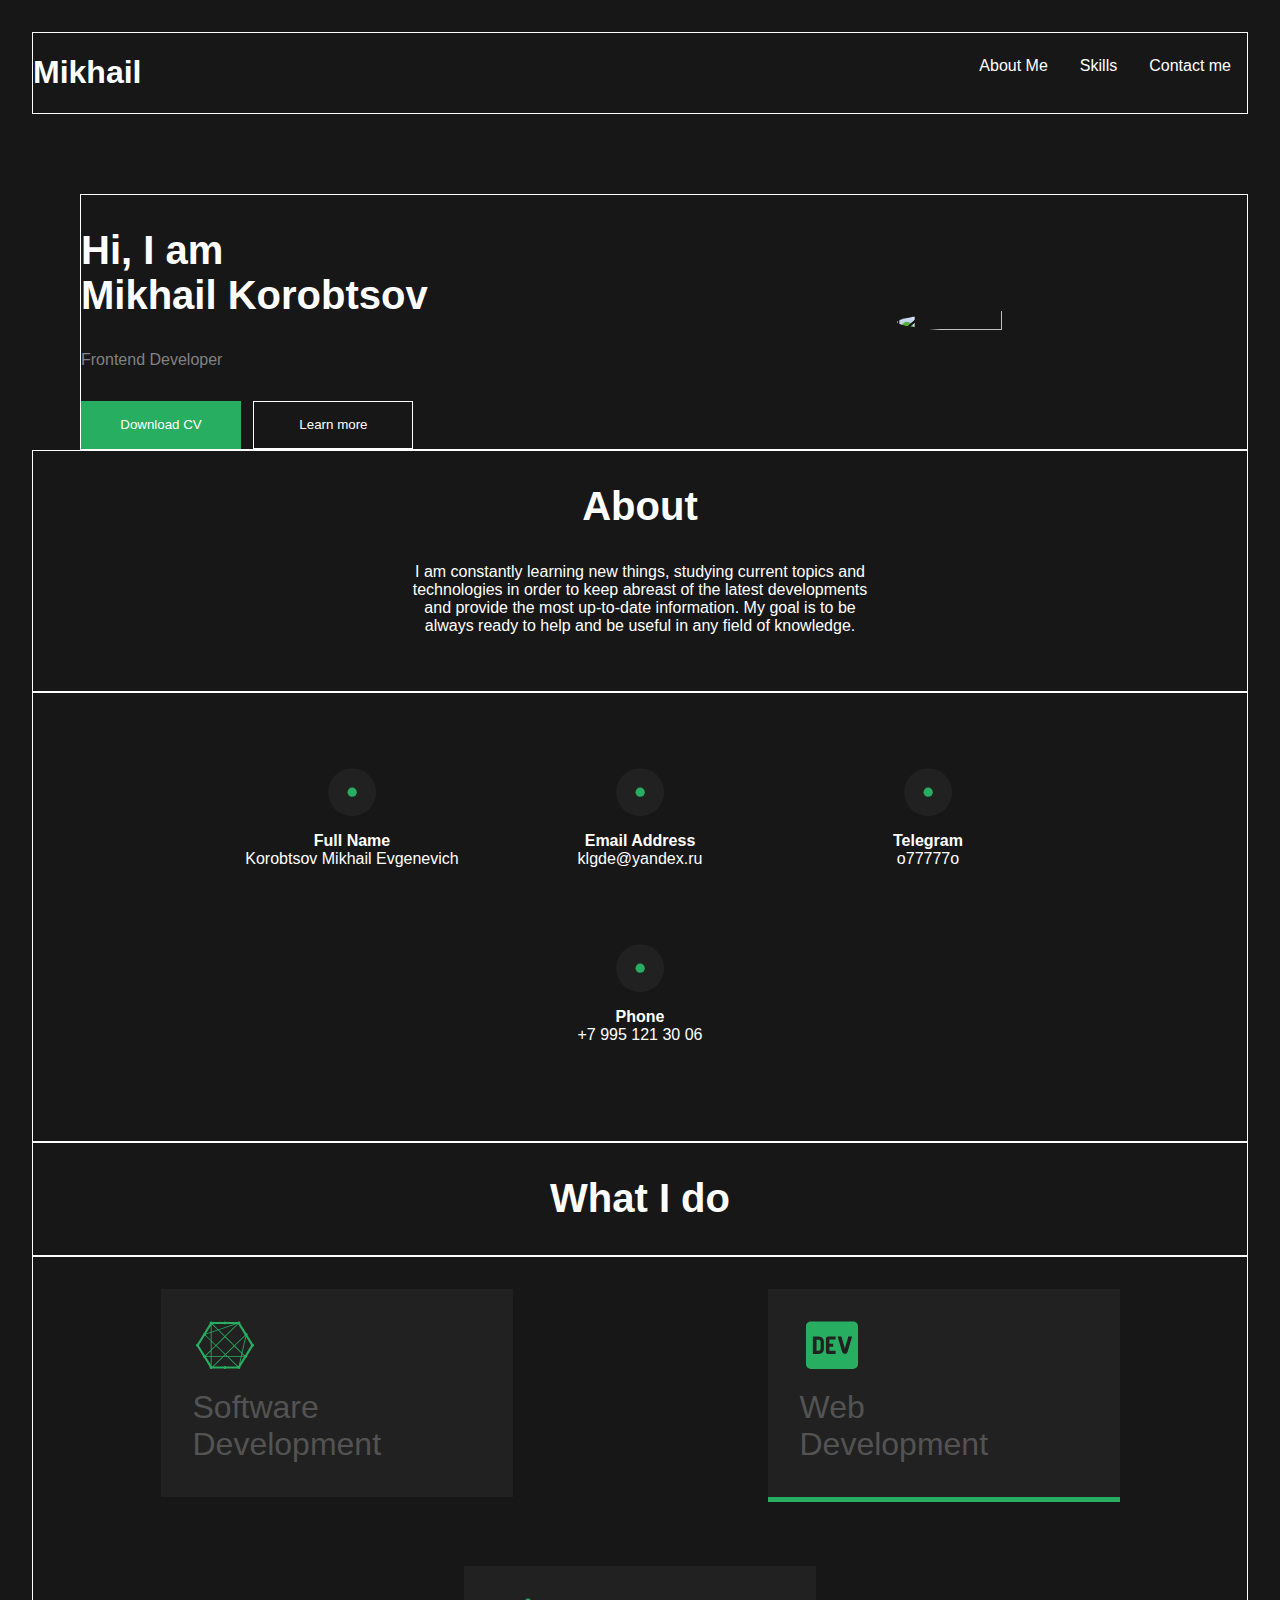
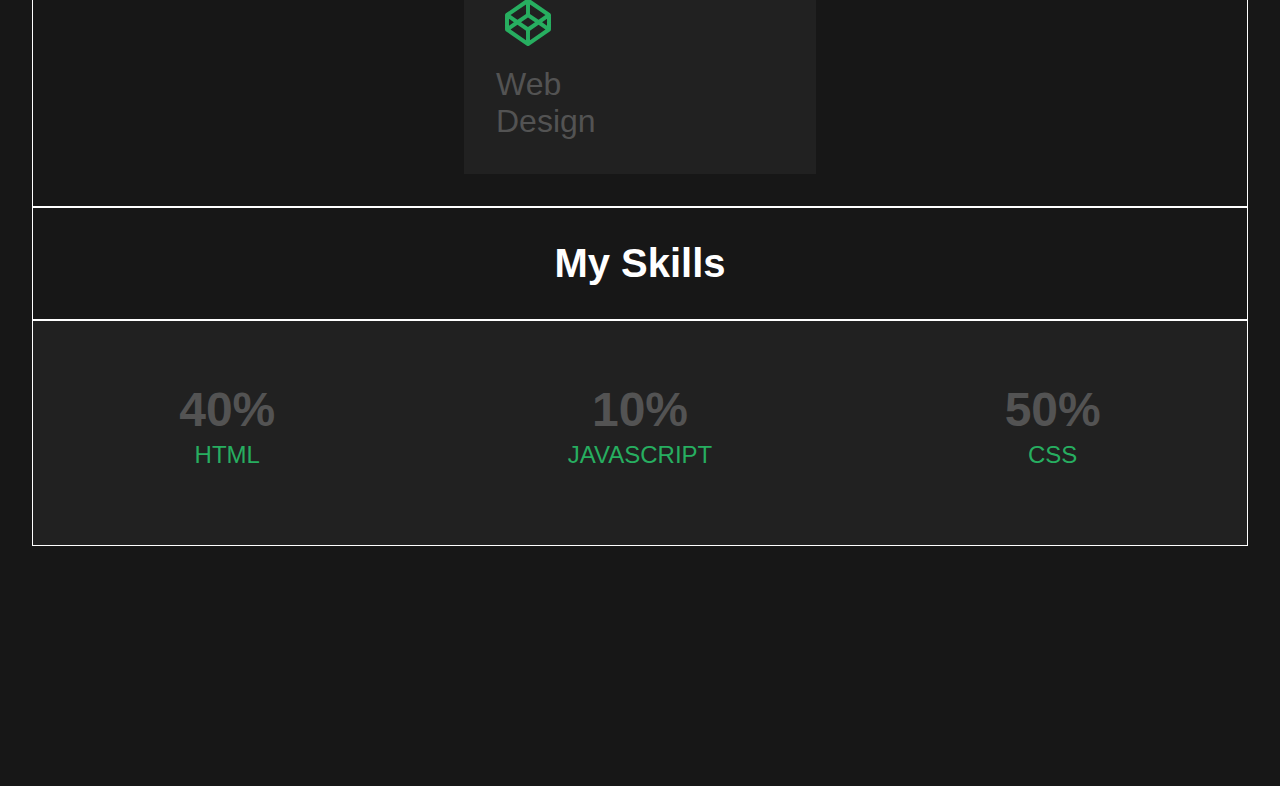
==== commit 8326394a: "mobile version" ====
--- a/index.html
+++ b/index.html
@@ -9,42 +9,42 @@
 
 
 <body>
-    <section class=" flex space-between">
-        <h1 class="line-height">Mikhail</h1>
-        <article class="space-between flex">
+    <section class="space-between">
+        <h1 class=>Mikhail</h1>
+        <article class="space-between">
             <a href="#About Me"> <p class="spacetext">About Me </p> </a>
             <a href="#Skills"> <p class="spacetext">Skills </p> </a>
             <a href="https://t.me/o77777o" target="_blank"> <p class="spacetext">Contact me </p> </a>
         </article>
     </section>
 
-    <section class="flex space-between">
-        <article class="padding-left line-height15">
+    <section class="space-between items-center margin-section">
+        <div>
             <h2>Hi, I am <br> Mikhail Korobtsov</h2>
-            <p class="line-height gray">Frontend Developer</p>
+            <p class="gray">Frontend Developer</p>
             <button>
-                <p class="line-height">Download CV</p>
+                <p>Download CV</p>
             </button>
-            <button class="white">
-                <p class="line-height">Learn more</p>
+            <button class="white-button">
+                <p>Learn more</p>
             </button>
-        </article>
-
+        </div>
         <img class="circle-image" src="https://sun9-34.userapi.com/impg/l8XSYyBKTDzpj__LQJTUZAjiJhLQgOP0dnfIMw/JsddLGFz2W8.jpg?size=1542x1542&quality=95&sign=3a56e1545ecf88c3638899cc293dbd83&type=album">
         
     </section>
 
-    <section class="center padding-center">
-        <h2>About <a name="About Me"></a></h2>
-        <p class="padding-up ">I am constantly learning new things, studying current topics and technologies 
-            in order to keep abreast of the latest developments and provide the most up-to-date information. 
-            My goal is to be always ready to help and be useful in any field of knowledge.</p>
-
+    <section class="items-center">
+        <div class="text-rectangle text-center ">
+            <h2> About <a name="About Me"></a></h2>
+            <p> I am constantly learning new things, studying current topics and technologies 
+                in order to keep abreast of the latest developments and provide the most up-to-date information. 
+                My goal is to be always ready to help and be useful in any field of knowledge. </p>
+        </div>
     </section>
 
-    <section class="flex space-around ">
-        <p class="hidden-frame">
-            <svg class="padding-svg" xmlns="http://www.w3.org/2000/svg" width="52" height="52" viewBox="0 0 62 62" fill="none">
+    <section class="space-center">
+        <p class="hidden-rectange">
+            <svg class="padding-svg" xmlns="http://www.w3.org/2000/svg" width="3rem" height="3rem" viewBox="0 0 62 62" fill="none">
                 <circle cx="31" cy="31" r="31" fill="#212121"/>
                 <circle cx="31" cy="31" r="6" fill="#27AE60"/>
             </svg> <br>
@@ -52,8 +52,8 @@
             Korobtsov Mikhail Evgenevich
         </p>
 
-        <p class="hidden-frame">
-            <svg class="padding-svg" xmlns="http://www.w3.org/2000/svg" width="52" height="52" viewBox="0 0 62 62" fill="none">
+        <p class="hidden-rectange">
+            <svg class="padding-svg" xmlns="http://www.w3.org/2000/svg" width="3rem" height="3rem" viewBox="0 0 62 62" fill="none">
                 <circle cx="31" cy="31" r="31" fill="#212121"/>
                 <circle cx="31" cy="31" r="6" fill="#27AE60"/>
             </svg> <br>
@@ -62,8 +62,8 @@
         </p>
 
         
-        <p class="hidden-frame">
-            <svg class="padding-svg" xmlns="http://www.w3.org/2000/svg" width="52" height="52" viewBox="0 0 62 62" fill="none">
+        <p class="hidden-rectange">
+            <svg class="padding-svg" xmlns="http://www.w3.org/2000/svg" width="3rem" height="3rem" viewBox="0 0 62 62" fill="none">
                 <circle cx="31" cy="31" r="31" fill="#212121"/>
                 <circle cx="31" cy="31" r="6" fill="#27AE60"/>
             </svg> <br>
@@ -71,8 +71,8 @@
             o77777o
         </p>
 
-        <p class="hidden-frame">
-            <svg class="padding-svg" xmlns="http://www.w3.org/2000/svg" width="52" height="52" viewBox="0 0 62 62" fill="none">
+        <p class="hidden-rectange">
+            <svg class="padding-svg" xmlns="http://www.w3.org/2000/svg" width="3rem" height="3rem" viewBox="0 0 62 62" fill="none">
                 <circle cx="31" cy="31" r="31" fill="#212121"/>
                 <circle cx="31" cy="31" r="6" fill="#27AE60"/>
             </svg> <br>
@@ -81,42 +81,44 @@
         </p>
     </section> 
 
-    <section class="center padding-up">
+    <section class="items-center">
         <h2>What I do</h2>
     </section>
 
-    <section class="flex space-around">
+    <section class="space-around">
+
         <p class="rectangle">
-            <svg class="padding-svg-down" xmlns="http://www.w3.org/2000/svg" width="57" height="47" viewBox="0 0 57 47" fill="none">
+            <svg class="padding-svg-down" xmlns="http://www.w3.org/2000/svg" width="4rem" height="3rem" viewBox="0 0 57 47" fill="none">
                 <path d="M55.7752 22.3007L50.5706 13.898C50.6819 13.6906 50.7655 13.4572 50.7655 13.1978C50.7655 12.4197 50.0697 11.7713 49.2347 11.7454L43.4735 2.46091C43.5292 2.30532 43.5848 2.14973 43.5848 1.99413C43.5848 1.16428 42.8612 0.515869 41.9983 0.515869C41.4974 0.515869 41.0799 0.723357 40.7737 1.06049H29.6967C29.4184 0.723454 29.0009 0.515966 28.4999 0.515966C27.999 0.515966 27.5815 0.723454 27.3032 1.06058H16.2818C15.9756 0.723454 15.5582 0.515966 15.0572 0.515966C14.1944 0.515966 13.4707 1.16428 13.4707 1.99423C13.4707 2.14982 13.5264 2.33136 13.5821 2.46101L7.76518 11.8752C7.20866 12.1086 6.81891 12.6014 6.81891 13.1979C6.81891 13.2497 6.84675 13.3016 6.84675 13.3535L1.30817 22.2749C0.556726 22.4045 0 23.001 0 23.7272C0 24.4274 0.528775 25.0239 1.25248 25.1795L6.98588 34.4122C6.93019 34.5678 6.90234 34.6974 6.90234 34.8789C6.90234 35.5792 7.43112 36.1757 8.15482 36.3053L13.5264 44.9933C13.4707 45.1489 13.4151 45.3304 13.4151 45.5119C13.4151 46.3418 14.1387 46.9902 15.0016 46.9902C15.5025 46.9902 15.92 46.7827 16.1984 46.4715H27.3033C27.5815 46.7826 28.0269 46.9901 28.4999 46.9901C28.973 46.9901 29.4184 46.7826 29.6967 46.4714H40.8295C41.1077 46.7567 41.5252 46.9382 41.9706 46.9382C42.8612 46.9382 43.557 46.2639 43.557 45.4599C43.557 45.3044 43.5293 45.1747 43.4736 45.0451L48.8452 36.3052C49.5688 36.1756 50.0977 35.5791 50.0977 34.8788C50.0977 34.7233 50.0698 34.5677 50.0141 34.4121L55.7197 25.1794C56.4433 25.0498 57 24.4532 57 23.7271C56.9998 23.0269 56.4709 22.4304 55.7752 22.3007ZM14.5283 42.6072L9.99177 35.2679H14.5283V42.6072ZM14.5283 34.4898H9.99177C9.96392 34.3861 9.90823 34.2824 9.85264 34.1786L14.5283 29.5883V34.4898ZM14.5283 28.4471L9.29591 33.6081C9.15678 33.5562 9.01755 33.4783 8.87842 33.4525L3.08953 24.1161C3.14512 23.9865 3.14512 23.8567 3.14512 23.7271C3.14512 23.5974 3.14512 23.4937 3.11727 23.39L8.51672 14.6761C8.79509 14.6501 9.07335 14.5723 9.32386 14.4167L14.5284 19.448V28.4471H14.5283ZM14.5283 18.5402L9.7691 13.9499C9.90823 13.7424 9.99177 13.4831 9.99177 13.1979C9.99177 13.1719 9.96392 13.12 9.96392 13.0941L14.5283 11.5639V18.5402ZM14.5283 10.734L9.99177 12.2641L14.5283 4.95066V10.734ZM48.4554 14.5205L48.539 14.6501L44.8651 30.8331L38.2411 24.3236L48.4276 14.4945L48.4554 14.5205ZM28.8896 33.3487L30.0864 34.4898H27.7207L28.8896 33.3487ZM28.8617 32.2594L20.2061 23.9865L28.4721 15.8172L37.1 24.2977L28.8617 32.2594ZM29.4184 32.83L37.6566 24.8682L44.6702 31.7667L44.058 34.4898H31.1718L29.4184 32.83ZM41.2191 3.26501C41.3304 3.3169 41.4417 3.3688 41.5809 3.39475L47.5926 13.146V13.1979C47.5926 13.4831 47.676 13.7424 47.8153 13.9499L37.6845 23.753L29.0567 15.2726L41.2191 3.26501ZM40.2729 3.05752L28.4721 14.702L22.5439 8.86679L39.8274 3.05752H40.2729ZM27.4423 3.05752C27.7206 3.31681 28.0823 3.4724 28.4999 3.4724C28.9175 3.4724 29.2792 3.31681 29.5576 3.05752H37.3505L21.9317 8.24432L16.6436 3.05752H27.4423ZM15.3634 3.60214L15.4747 3.39475C15.5686 3.37239 15.6614 3.34642 15.753 3.3169L21.0689 8.52975L15.3634 10.4488V3.60214ZM15.3634 11.2787L21.6811 9.15212L27.8876 15.2726L19.6216 23.4159L15.3634 19.3443V11.2787ZM15.3634 20.2519L19.1484 23.9086L15.3634 27.6173V20.2519ZM15.3634 28.7584L19.7329 24.4533L28.333 32.7782L26.5517 34.4898H15.3634V28.7584ZM16.087 44.4485C15.92 44.293 15.7252 44.1893 15.4747 44.1114L15.3634 43.9558V35.2679H25.7446L16.2261 44.4485H16.087ZM29.5854 44.4485C29.3071 44.2152 28.9175 44.0337 28.4999 44.0337C28.0823 44.0337 27.6929 44.2152 27.4144 44.4485H17.3949L26.9134 35.2679H30.8934L40.4119 44.4485H29.5854ZM42.0541 43.3074L41.6088 44.0336C41.4697 44.0595 41.3584 44.1113 41.247 44.1632L31.979 35.2678H43.8633L42.0541 43.3074ZM43.3899 41.1549L44.7259 35.2679H47.0081L43.3899 41.1549ZM47.0081 34.4898H44.8929L45.366 32.4411L47.1473 34.2046C47.0917 34.2823 47.036 34.386 47.0081 34.4898ZM53.8826 24.0902L48.1214 33.4525C47.9822 33.5043 47.843 33.5562 47.7039 33.6339L45.5608 31.5073L49.1512 15.6356L53.9104 23.3122C53.8826 23.4419 53.8269 23.5715 53.8269 23.7271C53.8269 23.8567 53.8548 23.9605 53.8826 24.0902Z" fill="#27AE60"/>
             </svg> <br>
-            <span class="gray special-text"> Software Development</span>
+            <span class="p2"> Software <br> Development</span>
         </p>
 
         <p class="rectangle green-border-buttom">
-            <svg class="padding-svg-down" xmlns="http://www.w3.org/2000/svg" width="51" height="47" viewBox="0 0 51 47" fill="none">
+            <svg class="padding-svg-down" xmlns="http://www.w3.org/2000/svg" width="4rem" height="3rem" viewBox="0 0 51 47" fill="none">
                 <path d="M13.6744 18.8037C13.2327 18.5029 12.7898 18.3525 12.3481 18.3525H10.3628V29.1899H12.3493C12.791 29.1899 13.2338 29.0395 13.6755 28.7387C14.1172 28.4378 14.3381 27.9866 14.3381 27.3838V20.1585C14.3369 19.5569 14.1149 19.1046 13.6744 18.8037ZM46.0025 0.515869H4.99754C2.24263 0.515869 0.00683036 2.54808 0 5.05957V42.4465C0.00683036 44.958 2.24263 46.9902 4.99754 46.9902H46.0025C48.7585 46.9902 50.9932 44.958 51 42.4465V5.05957C50.9932 2.54808 48.7574 0.515869 46.0025 0.515869ZM17.554 27.4036C17.554 29.3549 16.2323 32.3114 12.0487 32.3051H6.76661V15.1408H12.1603C16.1948 15.1408 17.5517 18.0931 17.5529 20.0455L17.554 27.4036ZM29.0154 18.2062H22.95V22.1918H26.6577V25.2593H22.95V29.2439H29.0165V32.3114H21.938C20.6675 32.3414 19.6111 31.4265 19.5792 30.2688V17.2902C19.5485 16.1335 20.5537 15.1729 21.823 15.1439H29.0165L29.0154 18.2062ZM40.8137 30.1661C39.311 33.356 36.6187 32.7211 35.4131 30.1661L31.0269 15.1449H34.7346L38.1168 26.9419L41.483 15.1449H45.1919L40.8137 30.1661Z" fill="#27AE60"/>
             </svg> <br>
-            <span class="gray special-text"> Web <br>Development </span>
+            <span class="p2"> Web <br>Development </span>
         </p>
 
         <p class="rectangle">
-            <svg class="padding-svg-down" xmlns="http://www.w3.org/2000/svg" width="45" height="47" viewBox="0 0 45 47" fill="none">
+            <svg class="padding-svg-down" xmlns="http://www.w3.org/2000/svg" width="4rem" height="3rem" viewBox="0 0 45 47" fill="none">
                 <path d="M44.1461 15.0122L23.5797 0.852005C22.8777 0.405868 22.1285 0.401784 21.4201 0.852005L0.853768 15.0122C0.326425 15.3752 0 16.0237 0 16.6719V30.832C0 31.4804 0.326425 32.1288 0.853856 32.4919L21.4202 46.6541C22.1222 47.1002 22.8714 47.1043 23.5798 46.6541L44.1461 32.4919C44.6735 32.1289 45 31.4804 45 30.832V16.6719C44.9999 16.0237 44.6735 15.3752 44.1461 15.0122ZM24.4335 6.24622L39.5758 16.6719L32.8208 21.3402L24.4335 15.5567V6.24622ZM20.5664 6.24622V15.5567L12.1791 21.3402L5.42407 16.6719L20.5664 6.24622ZM3.86718 20.4065L8.71372 23.752L3.86718 27.0976V20.4065ZM20.5664 41.2578L5.42407 30.8321L12.1791 26.1639L20.5664 31.9473V41.2578ZM22.5 28.4721L15.6695 23.752L22.5 19.032L29.3304 23.752L22.5 28.4721ZM24.4335 41.2578V31.9473L32.8208 26.1639L39.5758 30.8321L24.4335 41.2578ZM41.1327 27.0976L36.2862 23.752L41.1327 20.4065V27.0976Z" fill="#27AE60"/>
             </svg> <br>
-            <span class="gray special-text"> Web <br>Design </span>
+            <span class="p2"> Web <br>Design </span>
         </p>
+
     </section>
 
-    <section class="center padding-up">
+    <section class="items-center">
         <h2>My Skills <a name="Skills"></a></h2>
     </section>
 
-    <section class="center flex">
-        <div class="flex rectangle-skills space-around">
-            <p class="gray2 weight600 text72 line-height05">50% <br> <span class="green text24">HTML</span></p>
-            <p class="gray2 weight600 text72 line-height05">40% <br> <span class="green text24">CSS</span></p>
-            <p class="gray2 weight600 text72 line-height05">10% <br> <span class="green text24">JAVASCRIPT</span></p>
+    <section class="items-center">
+        <div class="rectangle-skills">
+            <p class="p3">40% <br> <span class="p4">HTML</span></p>
+            <p class="p3">10% <br> <span class="p4">JAVASCRIPT</span></p>
+            <p class="p3">50% <br> <span class="p4">CSS</span></p>
         </div>
     </section>
 
--- a/style.css
+++ b/style.css
@@ -1,187 +1,234 @@
 html {
-    background-color: #171717;
-    
-}
-/* <!-- Если нет класса flex, то justify content не применим --> */
+  background-color: #171717;
+}
+
 body {
-    color: white;
-    font-family: sans-serif;
-    margin: 10px 80px 180px;
-    
-    
+  font-family: sans-serif;
+  color: white;
+  font-size: 1rem;
+  font-weight: 300;
+  margin: 2rem 2rem 15rem;
+}
+
+h2 {
+  font-size: 2.5rem;
+}
+
+.p2 {
+  font-size: 2rem;
+  font-weight: 500;
+  color: #535353;
+}
+
+.p3 {
+  line-height: 2.3rem;
+  font-size: 3rem;
+  font-weight: 600;
+  color: #535353;
+}
+
+.p4 {
+  font-size: 1.5rem;
+  font-weight: 500;
+  color: #27AE60;
+}
+
+.padding-svg {
+  padding: 0.7rem;
+}
+
+.padding-svg-down {
+  padding: 0rem 0rem 1rem 0rem;
+}
+
+.margin-section {
+  margin: 5rem 0rem 0rem 3rem;
+}
+
+.items-center {
+  display: flex;
+  align-items: center;
+  justify-content: center;
+}
+
+.text-center {
+  text-align: center;
+}
+
+.text-rectangle {
+  width: 30rem;
+  height: 15rem;
+  background-color: transparent;
+}
+
+.hidden-rectange {
+  width: 18rem; /* ширину */
+  height: 9rem; /* высоту */
+  background-color: none; 
+  text-align: center ; 
+}
+
+.rectangle {
+  margin: 2rem;
+  width: 18rem; /* ширину */
+  height: 9rem; /* высоту */
+  background-color: #212121; 
+  text-align: left ; 
+  padding: 2rem;
+}
+
+.rectangle-skills {
+  text-align: center;
+  display: flex;
+  align-items: center;
+  justify-content: space-around;
+  width: 90rem;
+  height: 14rem;  
+  background-color: #212121; 
+}
+
+.green-border-buttom {
+  border-bottom:solid 5px #27AE60;
 }
 
 section {
-    border: 1px solid white;
-    
-}
-
-article {
-    border: 1px solid white;
-}
-
-h1 {
-    padding: 0px;
-    font-size: 30px;
+  border: 1px solid white;
+}
+
+a {
+  text-decoration:none;
+  color: white;
+}
+
+.space-center {
+  padding: 3rem;
+  display: flex;
+  justify-content: center;
+  flex-wrap: wrap;
+  flex: 10rem
+}
+
+.space-around {
+  display: flex;
+  justify-content: space-around;
+  flex-wrap: wrap;
+  flex: 16rem
+}
+
+.space-between {
+  display: flex;
+  justify-content: space-between;
+}
+
+.circle-image{
+  border-radius: 50%;
+  overflow: hidden;
+  width: 30%;
+  height: 30%;
+}
+
+.line-height {
+  line-height: normal;
+}
+
+.spacetext {
+  padding: 0.5rem 1rem 0rem;
+}
+
+.gray {
+  color: #828282;
+}
+
+button {
+  width: 10rem;
+  height: 3rem;
+  color: white;
+  margin: 1rem 0.5rem 0rem 0rem;
+  line-height: 0.5;
+  border: 1px solid #27AE60;
+  background: #27AE60;
+}
+
+.white-button {
+  border: 1px solid #fff;
+  background: transparent
+}
+
+.weight600 {
+  font-weight:600;
+}
+
+/* Медиа-запрос для мобильных устройств */
+@media screen and (max-width: 600px) {
+
+  body {
+    margin: 0.85rem 0.85rem 10rem; /* Изменяем отступы для мобильного макета */
+    font-size: 0.85rem;
+  }
+
+  h2 {
+    font-size: 1.5rem;
+  }
+
+  .margin-section {
+    margin: 0rem;
+  }
+
+  button {
+    width: 6rem;
+    height: 3rem;
+
+  }
+
+  .rectangle {
+    padding: 1rem;
+    margin: 1rem;
+  }
+
+  .p2 {
+    font-size: 1.5rem;
     font-weight: 500;
-}
-
-h2 {
-    padding: 0px;
-    font-size: 48px;
+    color: #535353;
+  }
+  
+  .p3 {
+    line-height: 2rem;
+    font-size: 3rem;
+    font-weight: 600;
+    color: #535353;
+  }
+  
+  .p4 {
+    font-size: 1.2rem;
     font-weight: 500;
-    margin-bottom: 0px;
-}
-
-p {
-    font-size: 14px;
-}
-
-a {
-    text-decoration:none;
-    color: white;
-}
-
-.text72 {
-    font-size: 72px;
-}
-
-.text24 {
-    font-size: 24px;
-}
-
-.weight600 {
-    font-weight: 600;
-}
-
-.weight500 {
-    font-weight: 500;
-}
-
-button {
-    color: white;
-    margin: 30px 5px 10px 0px;
-    padding: 5px 40px;
-    line-height: 0.5;
-    border: 1px solid #27AE60;
-    background: #27AE60;
-}
-
-.white {
-    border: 1px solid #fff;
-    background: transparent
-}
-    
-.gray2 {
-    color: #4F4F4F;
-}
-
-.gray {
-    color: #828282;
-}
-
-.green {
     color: #27AE60;
-}
-
-.line-height {
-    line-height: 0; /*Нужно, чтобы убирать высоту линии текста */
-}
-
-.line-height15 {
-    line-height: 1.5;
-}
-
-.line-height05 {
-    line-height: 40px;
-}
-
-.padding-left {
-    padding: 300px 40px 0px
-}
-
-.padding-center {
-    padding: 0px 267px;
-}
-
-.padding-element {
-    padding: 0px 267px;
-}
-
-.padding-up {
-    padding: 40px 0px;
-}
-
-.padding-svg {
-    padding: 10px;
-}
-
-.padding-svg-down {
-    padding: 0px 0px 10px 0px;
-}
-
-.space-between {
-    justify-content: space-between; 
-}
-
-.space-around {
-    justify-content: space-around; 
-}
-
-.center {
-    justify-content: center; 
-    text-align: center;
-    min-width: 500px;
-}
-
-.rectangle {
-    padding: 30px 50px;
-    width: 350px; /* ширину */
-    height: 200px; /* высоту */
-    background-color: #212121; 
-    text-align: left ; 
-    line-height: 50px; /* Чтобы текст был посередине квадрата */
-    margin: 40px 30px 10px; 
-}
-
-.rectangle-skills {
-    width: 1310px;
-    height: 215px;  
-    background-color: #212121; 
-}
-
-.special-text {
-    font-size: 36px;
-    font-weight: 500;
-    line-height: 1px;
-}
-
-.hidden-frame {
-    width: 172px; /* ширину */
-    height: 129px; /* высоту */
-    background-color: none; 
-    text-align: center ; 
-    line-height: 18px; /* Чтобы текст был посередине квадрата */
-    margin: 40px 0px 10px;
-}
-
-.green-border-buttom {
-    border-bottom:solid 5px #27AE60;
-}
-  
-.spacetext {
-    padding: 0px 20px 0px;
-}
-
-.flex {
-    display: flex;
-}
-
-.circle-image{
-    margin: 120px;
+  }
+
+  .space-center {
+    padding: 0rem 0rem 6rem;
+
+  }
+
+  .hidden-rectange {
+    width: 15rem; /* ширину */
+    height: 7rem; /* высоту */
+
+  }
+
+  .circle-image{
     border-radius: 50%;
-    overflow: hidden;
     width: 40%;
     height: 40%;
-}
-
+  }
+}
+
+
+
+
+
+
+
+/* Медиа-запрос для планшетов
+@media screen and (min-width: 601px) and (max-width: 1024px) {
+
+} */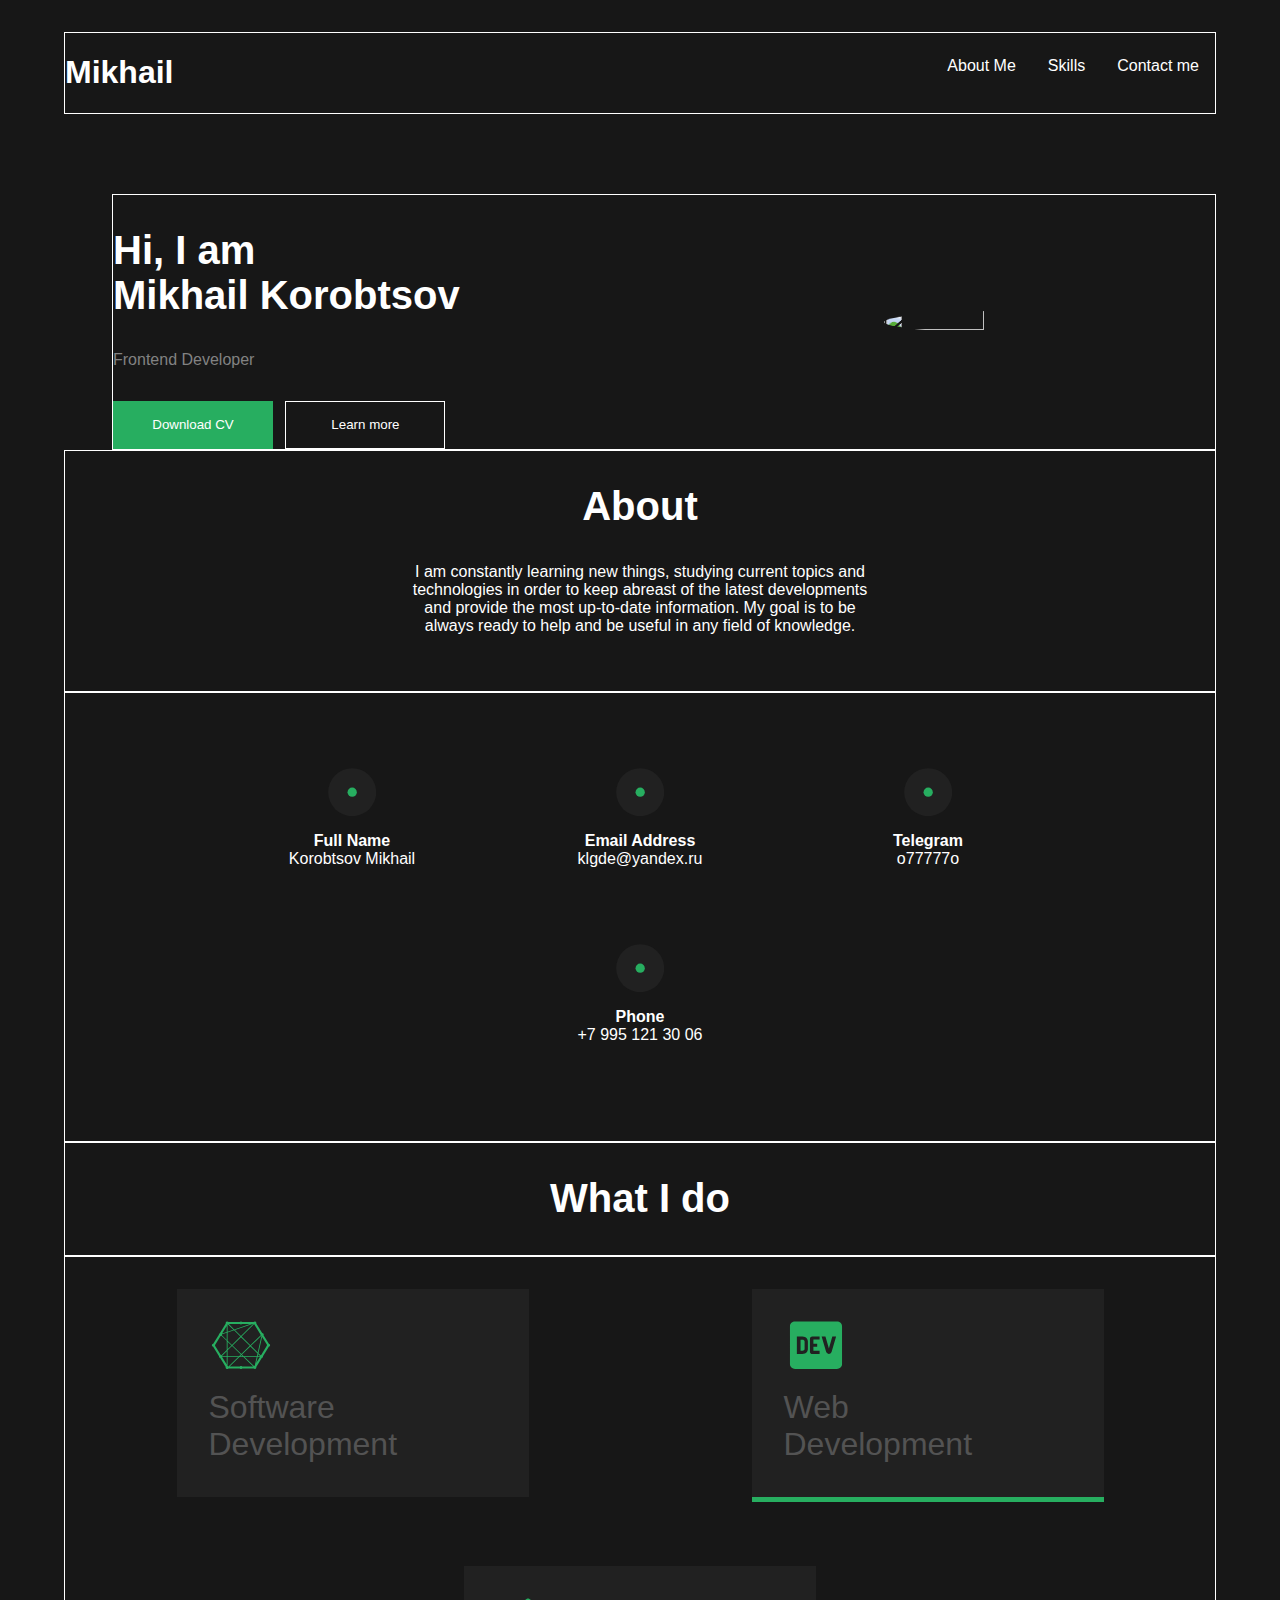
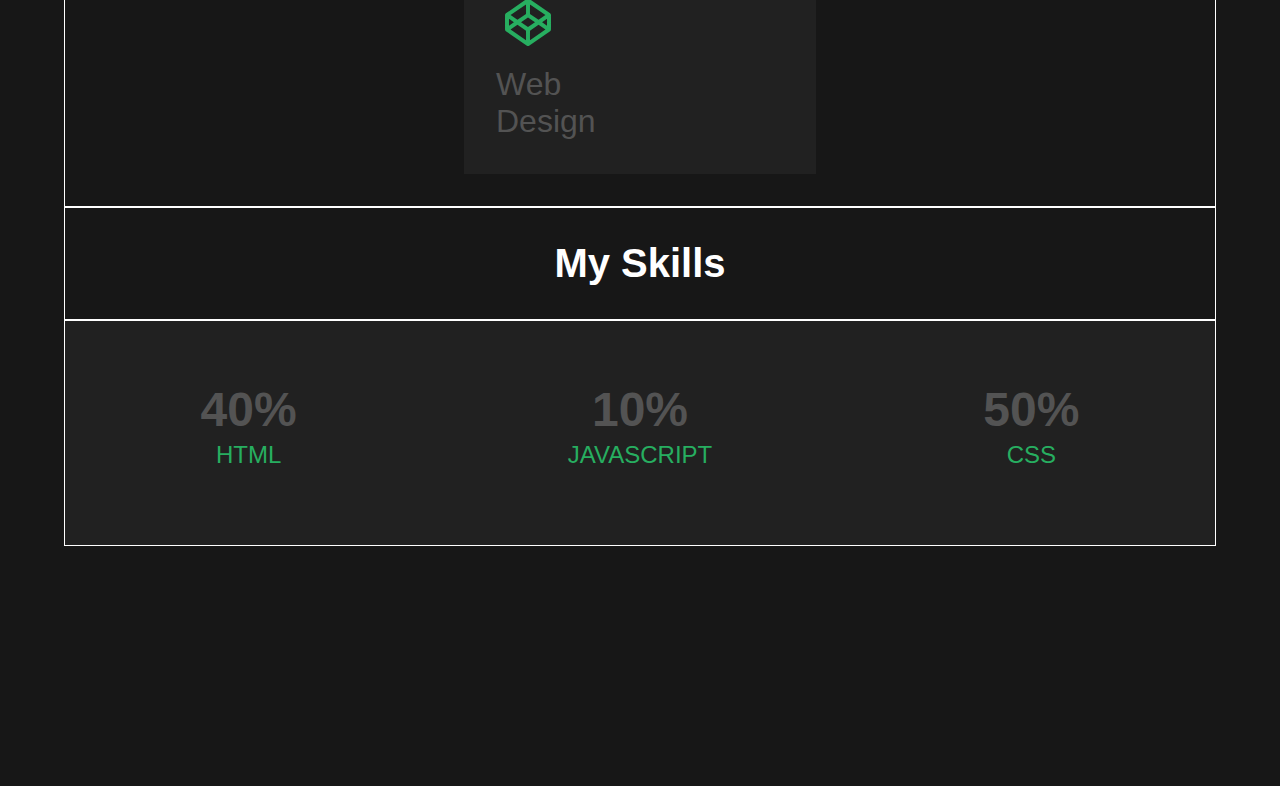
==== commit 85e69d28: "1" ====
--- a/index.html
+++ b/index.html
@@ -49,7 +49,7 @@
                 <circle cx="31" cy="31" r="6" fill="#27AE60"/>
             </svg> <br>
             <span class="weight600">Full Name</span><br>
-            Korobtsov Mikhail Evgenevich
+            Korobtsov Mikhail
         </p>
 
         <p class="hidden-rectange">
--- a/style.css
+++ b/style.css
@@ -7,7 +7,7 @@
   color: white;
   font-size: 1rem;
   font-weight: 300;
-  margin: 2rem 2rem 15rem;
+  margin: 2rem 4rem 15rem;
 }
 
 h2 {
@@ -171,7 +171,7 @@
   }
 
   .margin-section {
-    margin: 0rem;
+    margin: 3rem 0rem 3rem;
   }
 
   button {
@@ -205,13 +205,13 @@
   }
 
   .space-center {
-    padding: 0rem 0rem 6rem;
+    padding: 1rem 0rem 3rem;
 
   }
 
   .hidden-rectange {
     width: 15rem; /* ширину */
-    height: 7rem; /* высоту */
+    height: 6rem; /* высоту */
 
   }
 
@@ -220,15 +220,10 @@
     width: 40%;
     height: 40%;
   }
-}
-
-
-
-
-
-
-
-/* Медиа-запрос для планшетов
-@media screen and (min-width: 601px) and (max-width: 1024px) {
-
-} */+
+  .text-rectangle {
+    width: 30rem;
+    height: 10rem;
+    background-color: transparent;
+  }
+}
